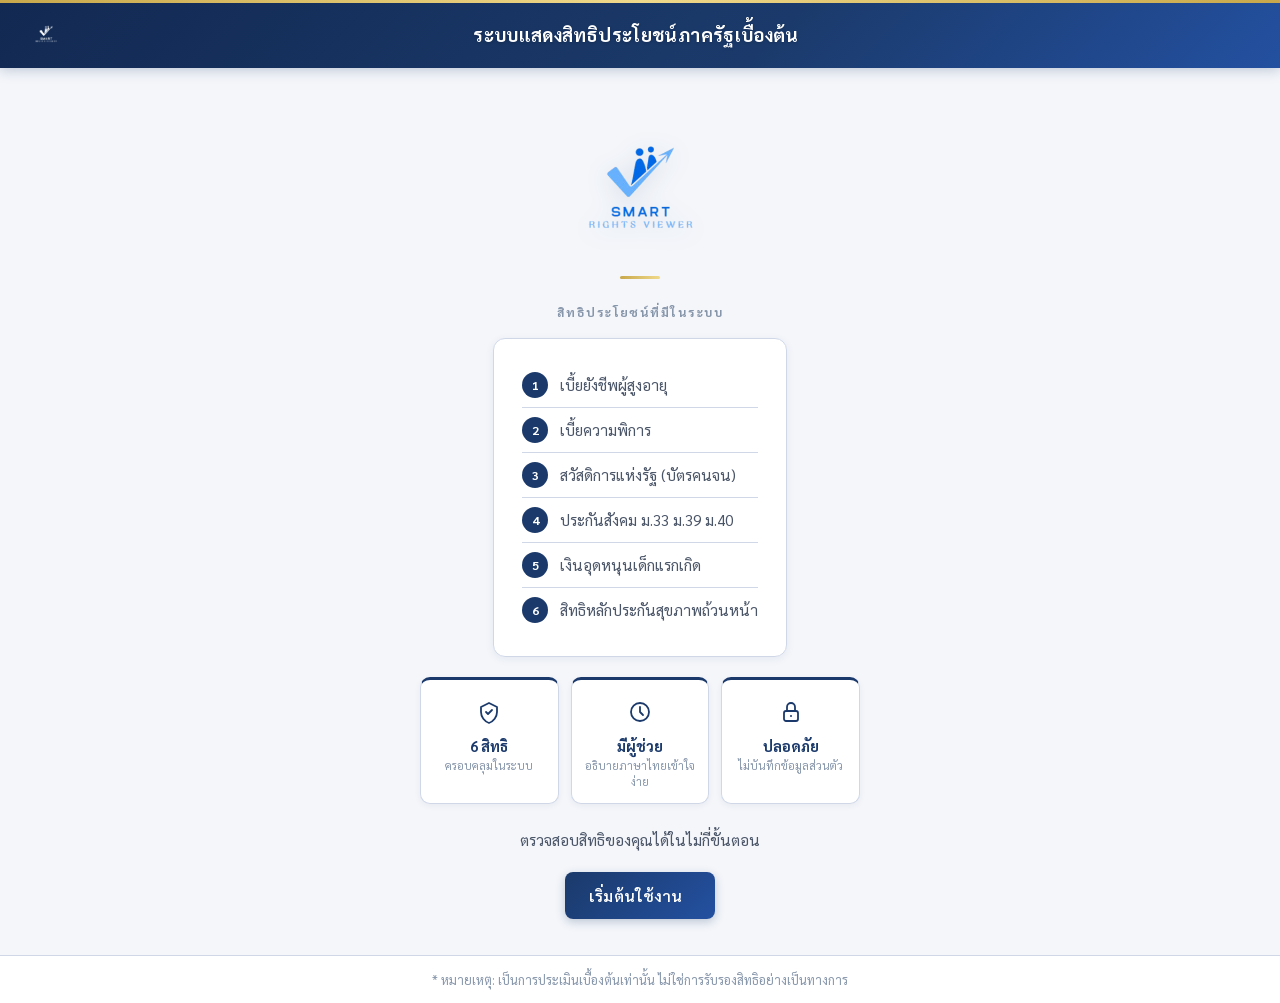
==== Frontend/home.html @ 3adfe81f "RAG+AI Project Chang in RAG+Rule Project New Frontend" ====
<!DOCTYPE html>
<html lang="th">
<head>
  <meta charset="UTF-8" />
  <meta name="viewport" content="width=device-width, initial-scale=1.0" />
  <title>Smart Rights Viewer</title>
  <link rel="icon" type="image/png" href="logo.png" />
  <link href="https://cdn.jsdelivr.net/npm/bootstrap@5.3.2/dist/css/bootstrap.min.css" rel="stylesheet" />
  <link href="https://fonts.googleapis.com/css2?family=Sarabun:wght@300;400;500;600;700&display=swap" rel="stylesheet" />
  <link rel="stylesheet" href="styles.css" />
  <style>
    .content-area {
      flex: 1;
      display: flex;
      flex-direction: column;
      align-items: center;
      justify-content: center;
      padding: 48px 24px 36px;
      text-align: center;
      min-height: calc(100vh - 68px);
    }

    .fade-in {
      opacity: 0;
      transform: translateY(16px);
      animation: fadeUp 0.6s ease forwards;
    }
    .fade-in:nth-child(1) { animation-delay: 0.05s; }
    .fade-in:nth-child(2) { animation-delay: 0.15s; }
    .fade-in:nth-child(3) { animation-delay: 0.25s; }
    .fade-in:nth-child(4) { animation-delay: 0.35s; }

    @keyframes fadeUp {
      to { opacity: 1; transform: translateY(0); }
    }

    .hero-logo {
      width: 180px;
      margin: 0 auto 8px;
      display: block;
      filter: drop-shadow(0 4px 12px rgba(27,58,107,0.15));
    }

    .section-divider {
      width: 40px; height: 3px;
      background: linear-gradient(90deg, var(--gold), var(--gold-light));
      border-radius: 2px;
      margin: 16px auto 24px;
    }

    .rights-label {
      font-size: 0.78rem; font-weight: 700;
      letter-spacing: 0.12em; text-transform: uppercase;
      color: var(--text-muted); margin-bottom: 16px;
    }

    .rights-card {
      background: var(--card-bg); border: 1px solid var(--border);
      border-radius: 12px; padding: 24px 28px; margin-bottom: 20px;
      box-shadow: 0 2px 8px rgba(27,58,107,0.07);
      text-align: left; max-width: 400px; width: 100%;
    }

    .rights-list { list-style: none; padding: 0; margin: 0; }
    .rights-list li {
      padding: 9px 0; font-size: 0.95rem; color: var(--text-sub);
      display: flex; align-items: center; gap: 12px;
      border-bottom: 1px solid var(--border);
    }
    .rights-list li:last-child { border-bottom: none; }
    .rights-list li .num {
      width: 26px; height: 26px; border-radius: 50%;
      background: var(--navy); color: #fff;
      font-size: 0.78rem; font-weight: 700;
      display: flex; align-items: center; justify-content: center; flex-shrink: 0;
    }

    /* ── Feature bar ── */
    .feature-bar {
      display: flex; gap: 12px;
      justify-content: center; flex-wrap: wrap;
      margin-bottom: 24px; max-width: 440px; width: 100%;
    }
    .feature-item {
      background: var(--card-bg);
      border: 1px solid var(--border);
      border-top: 3px solid var(--navy);
      border-radius: 10px;
      padding: 16px 12px 14px;
      flex: 1; min-width: 95px;
      box-shadow: 0 2px 6px rgba(27,58,107,0.06);
      text-align: center;
    }
    .feature-icon {
      width: 32px; height: 32px;
      margin: 0 auto 8px;
      display: flex; align-items: center; justify-content: center;
    }
    .feature-icon svg { width: 24px; height: 24px; stroke: var(--navy); }
    .feature-value {
      font-size: 0.92rem; font-weight: 700;
      color: var(--navy); line-height: 1.3;
    }
    .feature-label {
      font-size: 0.7rem; color: var(--text-muted);
      margin-top: 3px; line-height: 1.4;
    }

    .tagline {
      font-size: 0.97rem; color: var(--text-sub); margin-bottom: 20px;
    }

    .footer-note {
      font-size: 0.8rem; color: var(--text-muted);
      padding: 14px 24px; border-top: 1px solid var(--border);
      text-align: center; background: #fff;
    }

    .header-logo {
      width: 36px; height: 36px;
      object-fit: contain; filter: brightness(0) invert(1);
    }
  </style>
</head>
<body>

  <div class="app-header">
    <img src="logo.png" alt="Smart Rights Viewer" class="header-logo" />
    <h1>ระบบแสดงสิทธิประโยชน์ภาครัฐเบื้องต้น</h1>
    <div class="header-spacer"></div>
  </div>

  <div class="content-area">

    <!-- 1: Logo -->
    <div class="fade-in">
      <img src="logo.png" alt="Smart Rights Viewer" class="hero-logo" />
      <div class="section-divider"></div>
    </div>

    <!-- 2: Rights list -->
    <div class="fade-in">
      <p class="rights-label">สิทธิประโยชน์ที่มีในระบบ</p>
      <div class="rights-card">
        <ul class="rights-list">
          <li><span class="num">1</span> เบี้ยยังชีพผู้สูงอายุ</li>
          <li><span class="num">2</span> เบี้ยความพิการ</li>
          <li><span class="num">3</span> สวัสดิการแห่งรัฐ (บัตรคนจน)</li>
          <li><span class="num">4</span> ประกันสังคม ม.33 ม.39 ม.40</li>
          <li><span class="num">5</span> เงินอุดหนุนเด็กแรกเกิด</li>
          <li><span class="num">6</span> สิทธิหลักประกันสุขภาพถ้วนหน้า</li>
        </ul>
      </div>
    </div>

    <!-- 3: Feature highlights -->
    <div class="fade-in feature-bar">

      <div class="feature-item">
        <div class="feature-icon">
          <svg viewBox="0 0 24 24" fill="none" stroke-width="1.8" stroke-linecap="round" stroke-linejoin="round">
            <path d="M12 3L4 7v5c0 5 3.5 9.5 8 11 4.5-1.5 8-6 8-11V7L12 3z"/>
            <path d="M9 12l2 2 4-4"/>
          </svg>
        </div>
        <div class="feature-value">6 สิทธิ</div>
        <div class="feature-label">ครอบคลุมในระบบ</div>
      </div>

      <div class="feature-item">
        <div class="feature-icon">
          <svg viewBox="0 0 24 24" fill="none" stroke-width="1.8" stroke-linecap="round" stroke-linejoin="round">
            <circle cx="12" cy="12" r="9"/>
            <path d="M12 7v5l3 3"/>
          </svg>

        </div>
        <div class="feature-value">มีผู้ช่วย</div>
        <div class="feature-label">อธิบายภาษาไทยเข้าใจง่าย</div>
      </div>

      <div class="feature-item">
        <div class="feature-icon">
          <svg viewBox="0 0 24 24" fill="none" stroke-width="1.8" stroke-linecap="round" stroke-linejoin="round">
            <rect x="5" y="11" width="14" height="10" rx="2"/>
            <path d="M8 11V7a4 4 0 018 0v4"/>
            <circle cx="12" cy="16" r="1" fill="var(--navy)" stroke="none"/>
          </svg>
        </div>
        <div class="feature-value">ปลอดภัย</div>
        <div class="feature-label">ไม่บันทึกข้อมูลส่วนตัว</div>
      </div>

    </div>

    <!-- 4: CTA -->
    <div class="fade-in">
      <p class="tagline">ตรวจสอบสิทธิของคุณได้ในไม่กี่ขั้นตอน</p>
      <a class="btn-action primary" href="input.html">เริ่มต้นใช้งาน &nbsp;</a>
    </div>

  </div>

  <div class="footer-note">* หมายเหตุ: เป็นการประเมินเบื้องต้นเท่านั้น ไม่ใช่การรับรองสิทธิอย่างเป็นทางการ</div>

</body>
</html>
---- Frontend/styles.css ----
/* =============================================================
   styles.css  —  Shared styles for all pages
   ============================================================= */

/* ── Variables ─────────────────────────────────────────────── */
:root {
  --navy:       #1B3A6B;
  --navy-dark:  #122952;
  --navy-light: #2350A0;
  --gold:       #C8A84B;
  --gold-light: #F0D98B;
  --surface:    #F4F6FA;
  --card-bg:    #FFFFFF;
  --border:     #D0D8E8;
  --text-main:  #1A2340;
  --text-sub:   #4A5568;
  --text-muted: #8796AB;
}

/* ── Reset & Base ───────────────────────────────────────────── */
* { box-sizing: border-box; }

body {
  font-family: 'Sarabun', sans-serif;
  background: var(--surface);
  min-height: 100vh;
  color: var(--text-main);
  font-size: 16px;
  margin: 0;
}

/* ── Header ─────────────────────────────────────────────────── */
.app-header {
  background: linear-gradient(135deg, var(--navy-dark) 0%, var(--navy) 60%, var(--navy-light) 100%);
  padding: 0 28px;
  height: 68px;
  display: flex;
  align-items: center;
  position: sticky;
  top: 0;
  z-index: 100;
  box-shadow: 0 2px 12px rgba(27,58,107,0.25);
}

/* gold accent line at top of header */
.app-header::before {
  content: '';
  position: absolute;
  top: 0; left: 0; right: 0;
  height: 3px;
  background: linear-gradient(90deg, var(--gold), var(--gold-light), var(--gold));
}

.app-header h1 {
  flex: 1;
  text-align: center;
  font-size: 1.15rem;
  font-weight: 700;
  margin: 0;
  color: #fff;
  letter-spacing: 0.02em;
  text-shadow: 0 1px 3px rgba(0,0,0,0.2);
}

.header-spacer { width: 44px; }

/* ── Logo / Back button ─────────────────────────────────────── */
.logo-circle {
  width: 44px;
  height: 44px;
  border-radius: 50%;
  background: rgba(255,255,255,0.12);
  border: 1.5px solid rgba(200,168,75,0.55);
  display: flex;
  align-items: center;
  justify-content: center;
  font-size: 11px;
  font-weight: 700;
  color: var(--gold-light);
  flex-shrink: 0;
  cursor: pointer;
  transition: background 0.2s, box-shadow 0.2s;
  letter-spacing: 0.03em;
  text-decoration: none;
}
.logo-circle:hover {
  background: rgba(255,255,255,0.2);
  box-shadow: 0 0 0 2px rgba(200,168,75,0.4);
}

/* ── Buttons ────────────────────────────────────────────────── */
.btn-action {
  border: none;
  border-radius: 8px;
  padding: 12px 24px;
  font-family: 'Sarabun', sans-serif;
  font-size: 0.97rem;
  font-weight: 600;
  cursor: pointer;
  transition: all 0.2s;
  letter-spacing: 0.01em;
  text-decoration: none;
  display: inline-flex;
  align-items: center;
  justify-content: center;
}
.btn-action.primary {
  background: linear-gradient(135deg, var(--navy) 0%, var(--navy-light) 100%);
  color: #fff;
  box-shadow: 0 3px 10px rgba(27,58,107,0.25);
}
.btn-action.primary:hover {
  background: linear-gradient(135deg, var(--navy-dark) 0%, var(--navy) 100%);
  box-shadow: 0 4px 14px rgba(27,58,107,0.35);
  transform: translateY(-1px);
}
.btn-action.secondary {
  background: #fff;
  color: var(--navy);
  border: 1.5px solid var(--border);
}
.btn-action.secondary:hover {
  background: var(--surface);
  border-color: var(--navy-light);
}

/* ── Section title (used on input & result) ─────────────────── */
.section-title {
  font-size: 0.75rem;
  font-weight: 700;
  letter-spacing: 0.12em;
  text-transform: uppercase;
  color: var(--navy);
  margin-bottom: 20px;
  padding-bottom: 10px;
  border-bottom: 2px solid var(--border);
  display: flex;
  align-items: center;
  gap: 8px;
}
.section-title::before {
  content: '';
  display: inline-block;
  width: 4px;
  height: 16px;
  background: var(--gold);
  border-radius: 2px;
}

/* ── Footer actions bar ─────────────────────────────────────── */
.footer-actions {
  border-top: 1px solid var(--border);
  padding: 18px 32px;
  display: flex;
  gap: 12px;
  background: #fff;
  box-shadow: 0 -2px 8px rgba(27,58,107,0.06);
}

/* ── Responsive ─────────────────────────────────────────────── */
@media (max-width: 576px) {
  .app-header h1  { font-size: 0.95rem; }
  .footer-actions { padding: 14px 16px; }
}
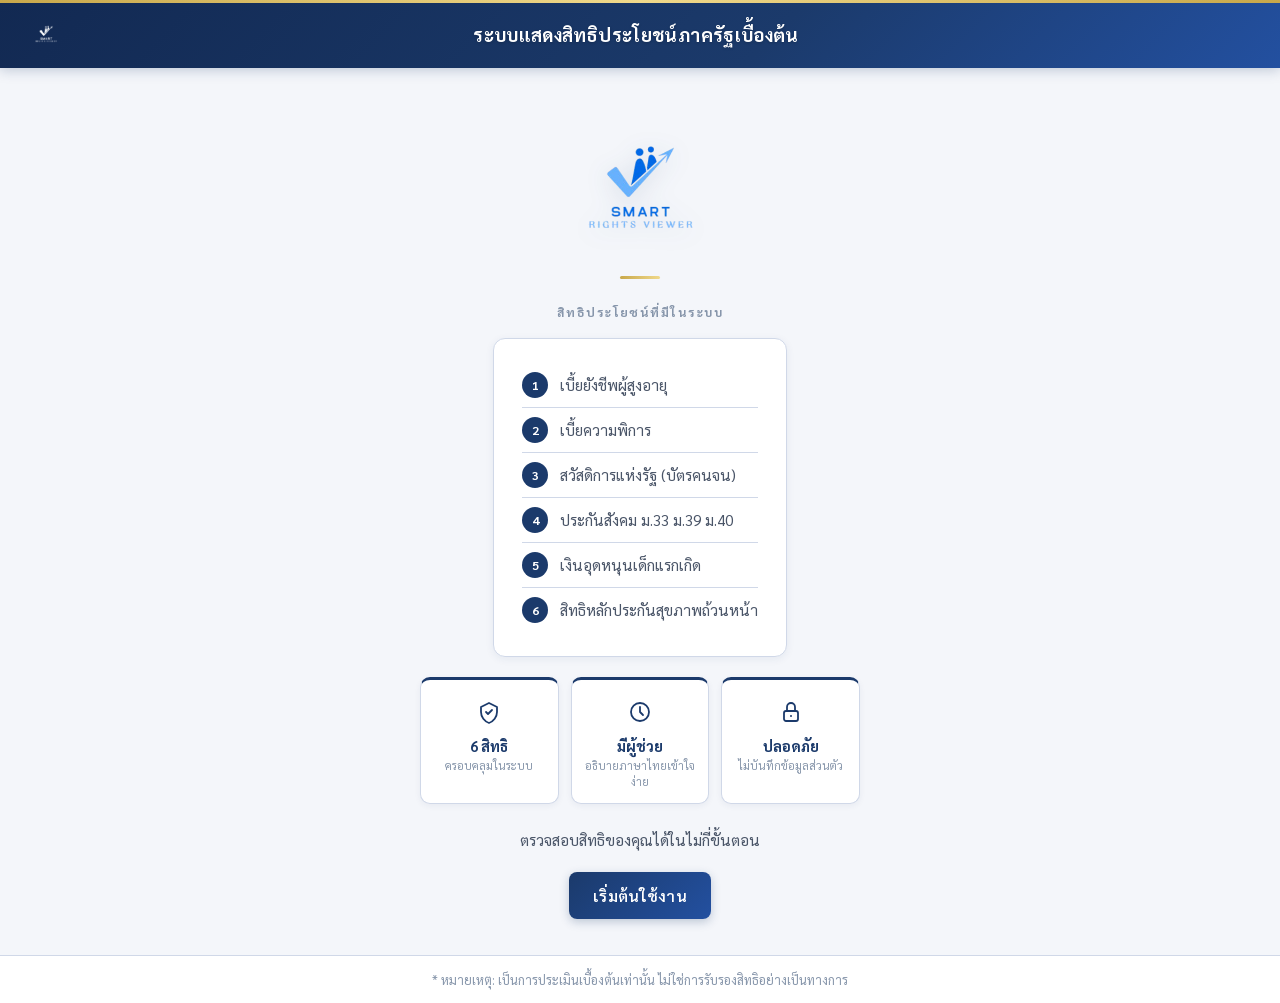
==== commit 7649d2f0: "Clean Logic Temp in Project" ====
--- a/Frontend/home.html
+++ b/Frontend/home.html
@@ -196,7 +196,7 @@
     <!-- 4: CTA -->
     <div class="fade-in">
       <p class="tagline">ตรวจสอบสิทธิของคุณได้ในไม่กี่ขั้นตอน</p>
-      <a class="btn-action primary" href="input.html">เริ่มต้นใช้งาน &nbsp;</a>
+      <a class="btn-action primary" href="input.html">เริ่มต้นใช้งาน</a>
     </div>
 
   </div>
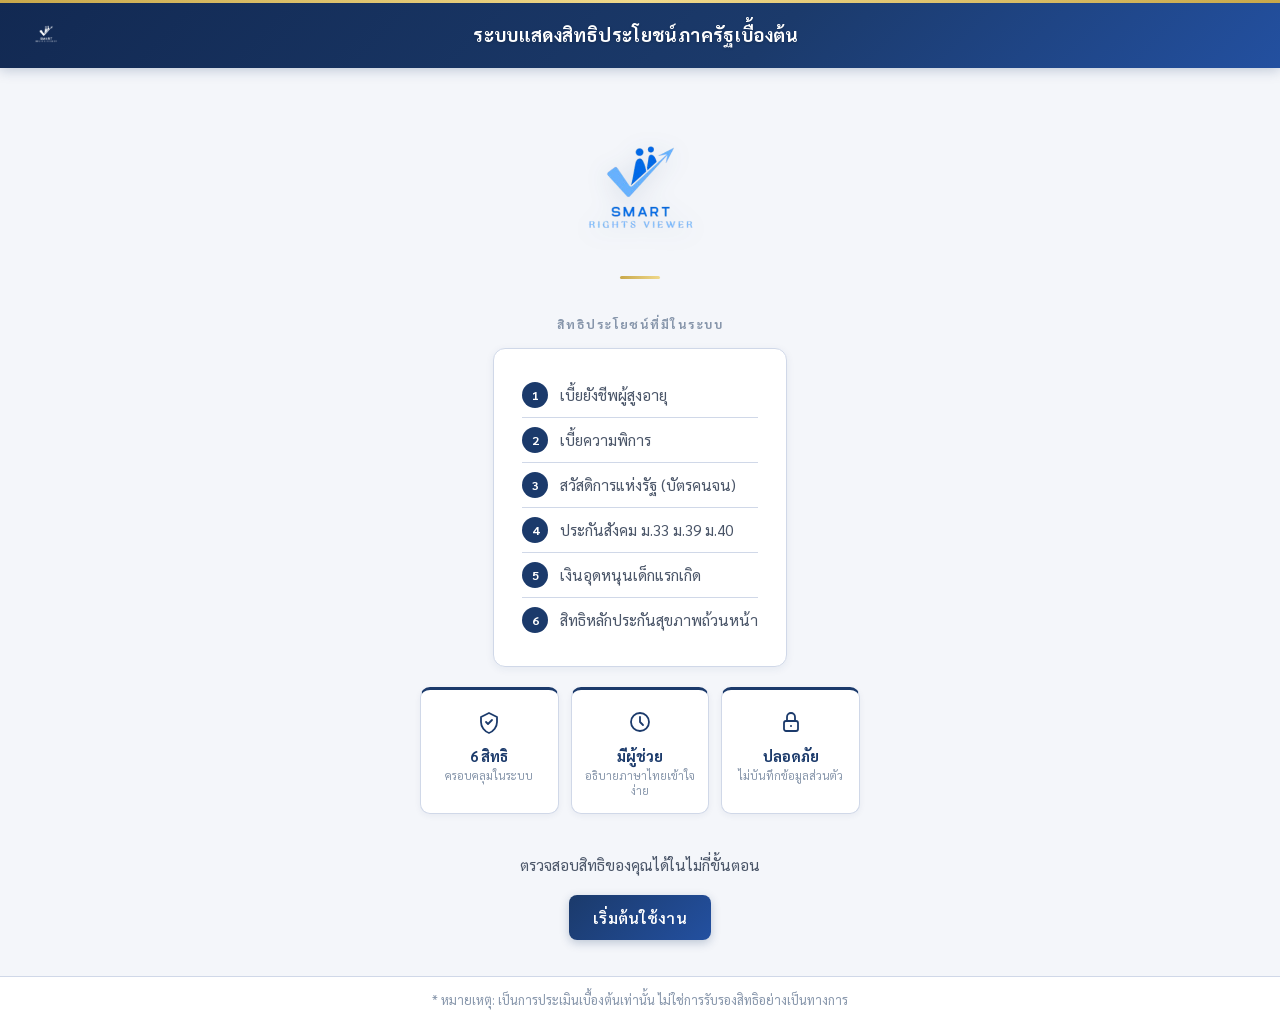
==== commit 71a492a0: "Organize File Frontend" ====
--- a/Frontend/home.html
+++ b/Frontend/home.html
@@ -5,10 +5,10 @@
   <meta name="viewport" content="width=device-width, initial-scale=1.0" />
   <title>Smart Rights Viewer</title>
   <link rel="icon" type="image/png" href="logo.png" />
-  <link href="https://cdn.jsdelivr.net/npm/bootstrap@5.3.2/dist/css/bootstrap.min.css" rel="stylesheet" />
   <link href="https://fonts.googleapis.com/css2?family=Sarabun:wght@300;400;500;600;700&display=swap" rel="stylesheet" />
   <link rel="stylesheet" href="styles.css" />
   <style>
+    /* กล่องเนื้อหาหลัก จัดกึ่งกลางแนวตั้ง-แนวนอน เต็มความสูงที่เหลือจาก header */
     .content-area {
       flex: 1;
       display: flex;
@@ -20,6 +20,7 @@
       min-height: calc(100vh - 68px);
     }
 
+    /* อนิเมชันค่อยๆ เลื่อนขึ้นและปรากฏทีละบล็อก (ใช้ :nth-child ไล่ delay ตามลำดับ 4 บล็อกในหน้า) */
     .fade-in {
       opacity: 0;
       transform: translateY(16px);
@@ -34,6 +35,7 @@
       to { opacity: 1; transform: translateY(0); }
     }
 
+    /* โลโก้ใหญ่กลางหน้าแรก */
     .hero-logo {
       width: 180px;
       margin: 0 auto 8px;
@@ -41,6 +43,7 @@
       filter: drop-shadow(0 4px 12px rgba(27,58,107,0.15));
     }
 
+    /* เส้นคั่นสั้นสีทอง ใต้โลโก้ */
     .section-divider {
       width: 40px; height: 3px;
       background: linear-gradient(90deg, var(--gold), var(--gold-light));
@@ -54,6 +57,7 @@
       color: var(--text-muted); margin-bottom: 16px;
     }
 
+    /* การ์ดแสดงรายการสิทธิทั้ง 6 อย่างที่ระบบรองรับ (static ไม่ได้ดึงจาก API) */
     .rights-card {
       background: var(--card-bg); border: 1px solid var(--border);
       border-radius: 12px; padding: 24px 28px; margin-bottom: 20px;
@@ -76,6 +80,7 @@
     }
 
     /* ── Feature bar ── */
+    /* แถบการ์ดเล็ก 3 ใบ โชว์จุดเด่นของระบบ (จำนวนสิทธิ/ผู้ช่วย AI/ความปลอดภัย) */
     .feature-bar {
       display: flex; gap: 12px;
       justify-content: center; flex-wrap: wrap;
@@ -106,10 +111,12 @@
       margin-top: 3px; line-height: 1.4;
     }
 
+    /* ข้อความชวนกดปุ่มเริ่มต้นใช้งาน */
     .tagline {
       font-size: 0.97rem; color: var(--text-sub); margin-bottom: 20px;
     }
 
+    /* หมายเหตุท้ายหน้าแรก */
     .footer-note {
       font-size: 0.8rem; color: var(--text-muted);
       padding: 14px 24px; border-top: 1px solid var(--border);
@@ -193,7 +200,7 @@
 
     </div>
 
-    <!-- 4: CTA -->
+    <!-- 4: CTA — ปุ่มพาไปหน้ากรอกข้อมูล (input.html) เพื่อเริ่ม flow ตรวจสอบสิทธิ -->
     <div class="fade-in">
       <p class="tagline">ตรวจสอบสิทธิของคุณได้ในไม่กี่ขั้นตอน</p>
       <a class="btn-action primary" href="input.html">เริ่มต้นใช้งาน</a>
@@ -204,4 +211,4 @@
   <div class="footer-note">* หมายเหตุ: เป็นการประเมินเบื้องต้นเท่านั้น ไม่ใช่การรับรองสิทธิอย่างเป็นทางการ</div>
 
 </body>
-</html>
+</html>
--- a/Frontend/styles.css
+++ b/Frontend/styles.css
@@ -3,6 +3,7 @@
    ============================================================= */
 
 /* ── Variables ─────────────────────────────────────────────── */
+/* สีหลักของธีม (โทนกรมท่า+ทอง) ใช้ผ่าน var(--xxx) ในทุกไฟล์ CSS/inline style ของเว็บ */
 :root {
   --navy:       #1B3A6B;
   --navy-dark:  #122952;
@@ -18,6 +19,7 @@
 }
 
 /* ── Reset & Base ───────────────────────────────────────────── */
+/* box-sizing มาตรฐาน + ฟอนต์/สีพื้นหลังพื้นฐานของทุกหน้า */
 * { box-sizing: border-box; }
 
 body {
@@ -30,6 +32,7 @@
 }
 
 /* ── Header ─────────────────────────────────────────────────── */
+/* แถบ header สีกรมท่าแบบ sticky ด้านบนของทุกหน้า มีเส้นสีทองคาดบน */
 .app-header {
   background: linear-gradient(135deg, var(--navy-dark) 0%, var(--navy) 60%, var(--navy-light) 100%);
   padding: 0 28px;
@@ -64,31 +67,8 @@
 
 .header-spacer { width: 44px; }
 
-/* ── Logo / Back button ─────────────────────────────────────── */
-.logo-circle {
-  width: 44px;
-  height: 44px;
-  border-radius: 50%;
-  background: rgba(255,255,255,0.12);
-  border: 1.5px solid rgba(200,168,75,0.55);
-  display: flex;
-  align-items: center;
-  justify-content: center;
-  font-size: 11px;
-  font-weight: 700;
-  color: var(--gold-light);
-  flex-shrink: 0;
-  cursor: pointer;
-  transition: background 0.2s, box-shadow 0.2s;
-  letter-spacing: 0.03em;
-  text-decoration: none;
-}
-.logo-circle:hover {
-  background: rgba(255,255,255,0.2);
-  box-shadow: 0 0 0 2px rgba(200,168,75,0.4);
-}
-
 /* ── Buttons ────────────────────────────────────────────────── */
+/* ปุ่มมาตรฐาน 2 แบบ: primary (สีเข้มเน้นการกระทำหลัก) และ secondary (ขอบบาง ใช้รอง) */
 .btn-action {
   border: none;
   border-radius: 8px;
@@ -125,6 +105,7 @@
 }
 
 /* ── Section title (used on input & result) ─────────────────── */
+/* หัวข้อย่อยตัวพิมพ์ใหญ่พร้อมขีดสีทองด้านหน้า ใช้คั่นแต่ละส่วนของเนื้อหา */
 .section-title {
   font-size: 0.75rem;
   font-weight: 700;
@@ -148,6 +129,7 @@
 }
 
 /* ── Footer actions bar ─────────────────────────────────────── */
+/* แถบปุ่มล่างสุดของหน้า (input.html / result.html) ติดกับขอบล่างพร้อมเงาบางๆ */
 .footer-actions {
   border-top: 1px solid var(--border);
   padding: 18px 32px;
@@ -161,4 +143,4 @@
 @media (max-width: 576px) {
   .app-header h1  { font-size: 0.95rem; }
   .footer-actions { padding: 14px 16px; }
-}
+}
